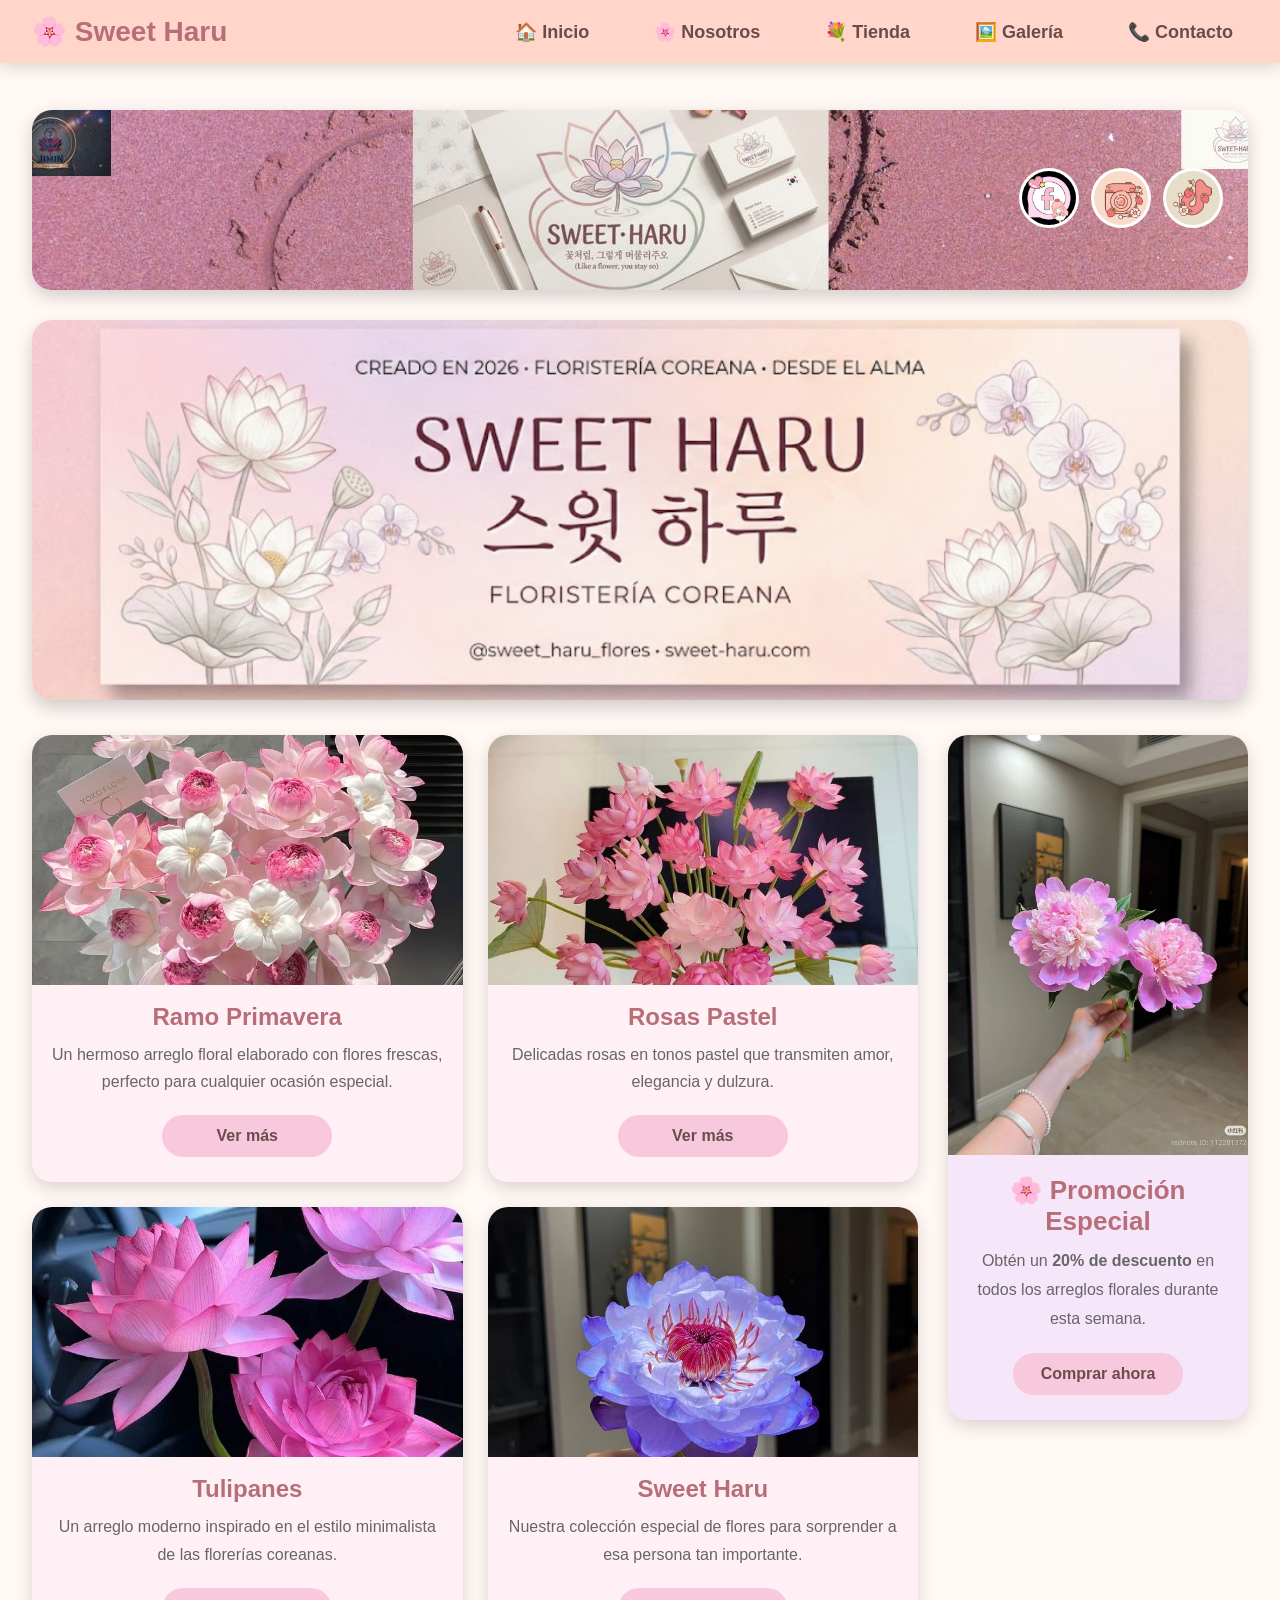
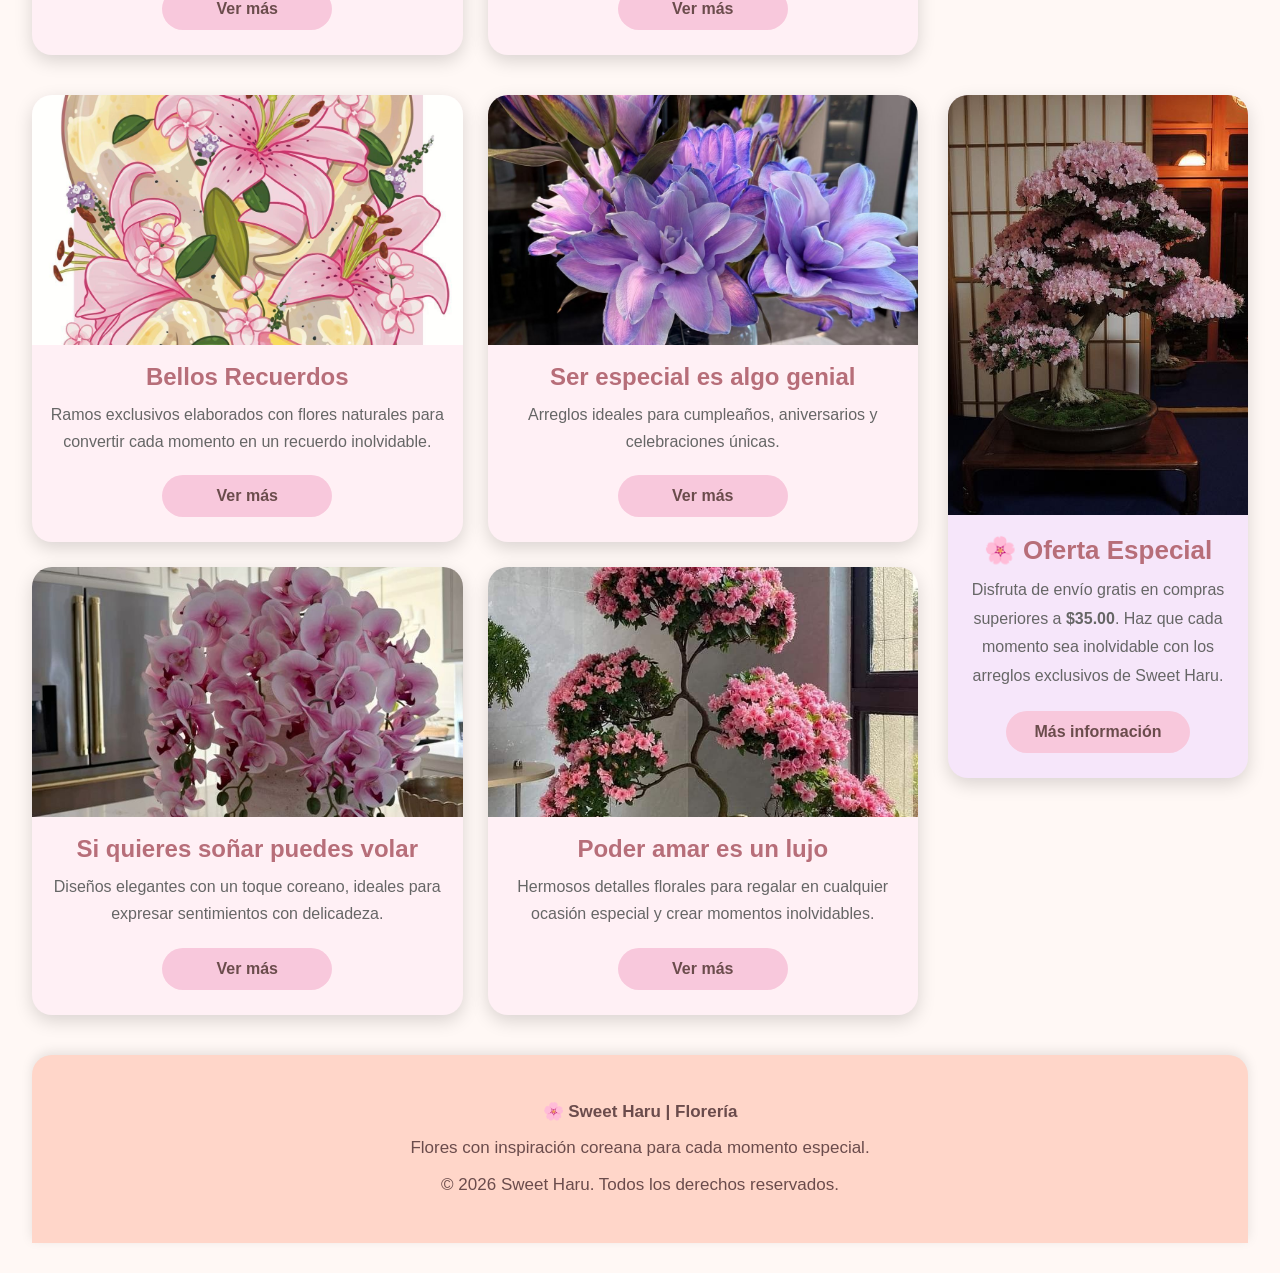
==== index.html @ 3a1bc233 "Primer commit" ====
<!DOCTYPE html>
<html lang="es">

<head>

    <meta charset="UTF-8">

    <meta name="viewport" content="width=device-width, initial-scale=1.0">

    <title>Sweet Haru | Florería</title>

    <!-- CSS -->

    <link rel="stylesheet" href="css/style.css">

</head>

<body>

<div class="container">

<!--==================================================
                HEADER
===================================================-->

<header>

    <nav class="navbar">

        <!-- Logo -->

        <a href="index.html" class="logo">

            🌸 Sweet Haru

        </a>

        <!-- Botón Hamburguesa -->

        <button class="menu-toggle" id="menu-toggle">

            ☰

        </button>

        <!-- Menú -->

        <ul class="menu" id="menu">

            <li><a href="index.html">🏠 Inicio</a></li>

            <li><a href="Nosotros.html">🌸 Nosotros</a></li>

            <li><a href="Tienda.html">💐 Tienda</a></li>

            <li><a href="Galeria.html">🖼️ Galería</a></li>

            <li><a href="Contacto.html">📞 Contacto</a></li>

        </ul>

    </nav>

</header>

<!--==================================================
            BANNER SUPERIOR
===================================================-->

<section class="banner-superior">

    <a href="https://www.instagram.com" target="_blank">

        <img src="img/Diseño sin título (2).jpg"
             alt="Sweet Haru"
             class="banner-img">

    </a>

    <!-- Redes Sociales -->

    <div class="redes">

        <a href="https://www.facebook.com/" target="_blank">

            <img src="img/facebook.jpg"
                 alt="Facebook"
                 class="ig">

        </a>

        <a href="https://www.instagram.com/" target="_blank">

            <img src="img/intagram.jpg"
                 alt="Instagram"
                 class="ig">

        </a>

        <a href="https://www.tiktok.com/" target="_blank">

            <img src="img/tiktok.jpg"
                 alt="TikTok"
                 class="ig">

        </a>

    </div>

</section>

<!--==================================================
                CONTENIDO PRINCIPAL
===================================================-->

<main>

<!--==================================================
                HERO
===================================================-->

<section class="hero">

    <img src="img/principalbann.png"
         alt="Banner Principal">

</section>

<!--==================================================
        PRIMERA SECCIÓN
===================================================-->

<section class="contenido">

    <section class="articulos">

        <!-- Artículo 1 -->

        <article>

            <img src="img/inicio1.jpg"
                 alt="Flor de loto primaveral">

            <h2>Ramo Primavera</h2>

            <p>

                Un hermoso arreglo floral elaborado con flores frescas,
                perfecto para cualquier ocasión especial.

            </p>

            <a href="#">Ver más</a>

        </article>

        <!-- Artículo 2 -->

        <article>

            <img src="img/inicio2.jpg"
                 alt="Rosas">

            <h2>Rosas Pastel</h2>

            <p>

                Delicadas rosas en tonos pastel que transmiten amor,
                elegancia y dulzura.

            </p>

            <a href="#">Ver más</a>

        </article>
                <!-- Artículo 3 -->

        <article>

            <img src="img/inicio3.jpg"
                 alt="Tulipanes">

            <h2>Tulipanes</h2>

            <p>

                Un arreglo moderno inspirado en el estilo minimalista
                de las florerías coreanas.

            </p>

            <a href="#">Ver más</a>

        </article>

        <!-- Artículo 4 -->

        <article>

            <img src="img/inicio4.jpg"
                 alt="Sweet Haru">

            <h2>Sweet Haru</h2>

            <p>

                Nuestra colección especial de flores para sorprender
                a esa persona tan importante.

            </p>

            <a href="#">Ver más</a>

        </article>

    </section>

    <!--==================================================
                        ASIDE
    ===================================================-->

    <aside>

        <img src="img/inicio5.jpg"
             alt="Promoción Especial">

        <h2>🌸 Promoción Especial</h2>

        <p>

            Obtén un <strong>20% de descuento</strong> en todos los
            arreglos florales durante esta semana.

        </p>

        <a href="#">Comprar ahora</a>

    </aside>

</section>

<!--==================================================
                SEGUNDA SECCIÓN
===================================================-->

<section class="contenido2">

    <section class="articulos2">

        <!-- Artículo 5 -->

        <article>

            <img src="img/yo.jpg"
                 alt="Bellos recuerdos">

            <h2>Bellos Recuerdos</h2>

            <p>

                Ramos exclusivos elaborados con flores naturales para
                convertir cada momento en un recuerdo inolvidable.

            </p>

            <a href="#">Ver más</a>

        </article>

        <!-- Artículo 6 -->

        <article>

            <img src="img/inicio6.jpg"
                 alt="Ser especial es algo genial">

            <h2>Ser especial es algo genial</h2>

            <p>

                Arreglos ideales para cumpleaños, aniversarios y
                celebraciones únicas.

            </p>

            <a href="#">Ver más</a>

        </article>
                <!-- Artículo 7 -->

        <article>

            <img src="img/inicio7.jpg"
                 alt="Si quieres soñar puedes volar">

            <h2>Si quieres soñar puedes volar</h2>

            <p>

                Diseños elegantes con un toque coreano, ideales para
                expresar sentimientos con delicadeza.

            </p>

            <a href="#">Ver más</a>

        </article>

        <!-- Artículo 8 -->

        <article>

            <img src="img/inicio8.jpg"
                 alt="Poder amar es un lujo">

            <h2>Poder amar es un lujo</h2>

            <p>

                Hermosos detalles florales para regalar en cualquier
                ocasión especial y crear momentos inolvidables.

            </p>

            <a href="#">Ver más</a>

        </article>

    </section>

    <!--==================================================
                ASIDE DE LA SEGUNDA SECCIÓN
    ===================================================-->

    <aside class="aside2">

        <img src="img/inicio9.jpg"
             alt="Oferta Especial">

        <h2>🌸 Oferta Especial</h2>

        <p>

            Disfruta de envío gratis en compras superiores a
            <strong>$35.00</strong>.

            Haz que cada momento sea inolvidable con los
            arreglos exclusivos de Sweet Haru.

        </p>

        <a href="#">Más información</a>

    </aside>

</section>

</main>
<!--==================================================
                    FOOTER
===================================================-->

<footer>

    <p>🌸 <strong>Sweet Haru | Florería</strong></p>

    <p>
        Flores con inspiración coreana para cada momento especial.
    </p>

    <p>
        © 2026 Sweet Haru. Todos los derechos reservados.
    </p>

</footer>

</div>

<!--==================================================
        SCRIPT MENÚ HAMBURGUESA
===================================================-->

<script>

const menuToggle = document.getElementById("menu-toggle");
const menu = document.getElementById("menu");

menuToggle.addEventListener("click", () => {

    menu.classList.toggle("activo");

    if(menu.classList.contains("activo")){

        menuToggle.innerHTML = "✕";

    }else{

        menuToggle.innerHTML = "☰";

    }

});

// Cierra el menú al seleccionar una opción (solo en móviles)

const enlaces = document.querySelectorAll(".menu a");

enlaces.forEach(enlace =>{

    enlace.addEventListener("click",()=>{

        menu.classList.remove("activo");
        menuToggle.innerHTML="☰";

    });

});

</script>

</body>

</html>
---- css/style.css ----
/*==================================================
                    RESET GENERAL
==================================================*/

*{
    margin:0;
    padding:0;
    box-sizing:border-box;
    font-family:Arial, Helvetica, sans-serif;
}

html{
    scroll-behavior:smooth;
}

body{

    background:#FFF8F5;
    overflow-x:hidden;

}

/*==================================================
            CONTENEDOR PRINCIPAL
==================================================*/

.container{

    width:95%;
    max-width:1250px;
    margin:110px auto 30px;

}

/*==================================================
                    HEADER
==================================================*/

header{

    position:fixed;

    top:0;

    left:0;

    width:100%;

    z-index:9999;

    background:#FFD6C9;

    box-shadow:0 4px 15px rgba(0,0,0,.15);

}

/*==================================================
                    NAVBAR
==================================================*/

.navbar{

    width:95%;

    max-width:1250px;

    margin:auto;

    display:flex;

    justify-content:space-between;

    align-items:center;

    padding:15px 0;

}

/*==================================================
                    LOGO
==================================================*/

.logo{

    text-decoration:none;

    font-size:28px;

    font-weight:bold;

    color:#B76E79;

    transition:.3s;

}

.logo:hover{

    color:#8A4F7D;

}

/*==================================================
                BOTÓN HAMBURGUESA
==================================================*/

.menu-toggle{

    display:none;

    background:none;

    border:none;

    font-size:35px;

    cursor:pointer;

    color:#B76E79;

    transition:.3s;

}

.menu-toggle:hover{

    transform:scale(1.1);

}

/*==================================================
                    MENÚ
==================================================*/

.menu{

    list-style:none;

    display:flex;

    align-items:center;

    gap:35px;

}

.menu li{

    list-style:none;

}

.menu li a{

    text-decoration:none;

    color:#6B4C4C;

    font-size:18px;

    font-weight:bold;

    padding:10px 15px;

    border-radius:12px;

    transition:.35s;

}

.menu li a:hover{

    background:#F8C8DC;

    color:white;

}

/*==================================================
                BANNER SUPERIOR
==================================================*/

.banner-superior{

    width:100%;

    height:180px;

    overflow:hidden;

    border-radius:20px;

    position:relative;

    margin-bottom:30px;

    box-shadow:0 6px 18px rgba(0,0,0,.18);

}

.banner-img{

    width:100%;

    height:100%;

    object-fit:cover;

    transition:.6s;

}

.banner-superior:hover .banner-img{

    transform:scale(1.05);

}

/*==================================================
                REDES SOCIALES
==================================================*/

.redes{

    position:absolute;

    top:50%;

    right:25px;

    transform:translateY(-50%);

    display:flex;

    gap:12px;

}

.ig{

    width:60px;

    height:60px;

    border-radius:50%;

    object-fit:cover;

    background:white;

    padding:3px;

    transition:.4s;

}

.ig:hover{

    transform:scale(1.12);

}

/*==================================================
                HERO PRINCIPAL
==================================================*/

.hero{

    width:100%;

    height:380px;

    overflow:hidden;

    border-radius:20px;

    margin-bottom:35px;

    box-shadow:0 8px 18px rgba(0,0,0,.18);

}

.hero img{

    width:100%;

    height:100%;

    object-fit:cover;

    transition:.6s;

}

.hero:hover img{

    transform:scale(1.04);

}
/*==================================================
            CONTENIDO PRINCIPAL
==================================================*/

.contenido,
.contenido2{

    display:flex;

    justify-content:space-between;

    align-items:flex-start;

    gap:30px;

    margin-bottom:40px;

}

/*==================================================
        CONTENEDOR DE ARTÍCULOS
==================================================*/

.articulos,
.articulos2{

    flex:1;

    display:grid;

    grid-template-columns:repeat(2,1fr);

    gap:25px;

}

/*==================================================
                TARJETAS
==================================================*/

.articulos article,
.articulos2 article{

    background:#FFF0F5;

    border-radius:20px;

    overflow:hidden;

    box-shadow:0 6px 18px rgba(0,0,0,.15);

    transition:.4s;

    display:flex;

    flex-direction:column;

}

.articulos article:hover,
.articulos2 article:hover{

    transform:translateY(-8px);

    box-shadow:0 12px 25px rgba(0,0,0,.20);

}

/*==================================================
            IMÁGENES DE TARJETAS
==================================================*/

.articulos article img,
.articulos2 article img{

    width:100%;

    height:250px;

    object-fit:cover;

    transition:.5s;

}

.articulos article:hover img,
.articulos2 article:hover img{

    transform:scale(1.05);

}

/*==================================================
                TÍTULOS
==================================================*/

.articulos article h2,
.articulos2 article h2{

    color:#B76E79;

    text-align:center;

    margin:18px 15px 10px;

    font-size:24px;

}

/*==================================================
                PÁRRAFOS
==================================================*/

.articulos article p,
.articulos2 article p{

    padding:0 18px;

    color:#666;

    text-align:center;

    line-height:1.7;

    flex-grow:1;

    font-size:16px;

}

/*==================================================
                BOTONES
==================================================*/

.articulos article a,
.articulos2 article a{

    width:170px;

    margin:20px auto 25px;

    text-align:center;

    text-decoration:none;

    background:#F8C8DC;

    color:#6B4C4C;

    padding:12px;

    border-radius:30px;

    font-weight:bold;

    transition:.35s;

}

.articulos article a:hover,
.articulos2 article a:hover{

    background:#B76E79;

    color:#fff;

    transform:scale(1.05);

}
/*==================================================
                    ASIDE
==================================================*/

aside,
.aside2{

    width:300px;

    background:#F6E6FA;

    border-radius:20px;

    overflow:hidden;

    box-shadow:0 6px 18px rgba(0,0,0,.15);

    display:flex;

    flex-direction:column;

    align-items:center;

    transition:.4s;

}

aside:hover,
.aside2:hover{

    transform:translateY(-8px);

    box-shadow:0 12px 25px rgba(0,0,0,.20);

}

/*==================================================
                IMAGEN DEL ASIDE
==================================================*/

aside img,
.aside2 img{

    width:100%;

    height:420px;

    object-fit:cover;

    transition:.5s;

}

aside:hover img,
.aside2:hover img{

    transform:scale(1.05);

}

/*==================================================
                TÍTULOS
==================================================*/

aside h2,
.aside2 h2{

    color:#B76E79;

    text-align:center;

    margin:20px 15px 10px;

    font-size:26px;

}

/*==================================================
                PÁRRAFOS
==================================================*/

aside p,
.aside2 p{

    padding:0 20px;

    text-align:center;

    line-height:1.8;

    color:#666;

    font-size:16px;

    margin-bottom:20px;

}

/*==================================================
                BOTONES
==================================================*/

aside a,
.aside2 a{

    text-decoration:none;

    background:#F8C8DC;

    color:#6B4C4C;

    padding:12px 28px;

    border-radius:30px;

    font-weight:bold;

    margin-bottom:25px;

    transition:.35s;

}

aside a:hover,
.aside2 a:hover{

    background:#B76E79;

    color:#fff;

    transform:scale(1.05);

}

/*==================================================
                    FOOTER
==================================================*/

footer{

    width:100%;

    background:#FFD6C9;

    color:#6B4C4C;

    text-align:center;

    padding:35px 20px;

    border-radius:20px 20px 0 0;

    margin-top:40px;

    box-shadow:0 -3px 12px rgba(0,0,0,.10);

}

footer p{

    margin:8px 0;

    font-size:17px;

    line-height:1.7;

}

/*==================================================
                ANIMACIONES
==================================================*/

@keyframes aparecer{

    from{

        opacity:0;

        transform:translateY(30px);

    }

    to{

        opacity:1;

        transform:translateY(0);

    }

}

.articulos article,
.articulos2 article,
aside,
.aside2,
.hero,
.banner-superior{

    animation:aparecer .8s ease;

}

/*==================================================
            SCROLL PERSONALIZADO
==================================================*/

::-webkit-scrollbar{

    width:10px;

}

::-webkit-scrollbar-track{

    background:#FFEFF5;

}

::-webkit-scrollbar-thumb{

    background:#E7AFC7;

    border-radius:20px;

}

::-webkit-scrollbar-thumb:hover{

    background:#D78BAF;

}
/*==================================================
        RESPONSIVE - TABLETS
        (768px a 1023px)
==================================================*/

@media screen and (max-width:1023px){

    .container{

        width:95%;

        margin-top:100px;

    }

    .contenido,
    .contenido2{

        flex-direction:column;

    }

    .articulos,
    .articulos2{

        width:100%;

        grid-template-columns:repeat(2,1fr);

    }

    aside,
    .aside2{

        width:100%;

    }

    aside img,
    .aside2 img{

        height:350px;

    }

}

/*==================================================
        RESPONSIVE - CELULARES
        (767px o menos)
==================================================*/

@media screen and (max-width:767px){

/*==============================
        NAVBAR
===============================*/

.navbar{

    flex-wrap:wrap;

    padding:15px;

}

.logo{

    font-size:24px;

}

/*==============================
    BOTÓN HAMBURGUESA
===============================*/

.menu-toggle{

    display:block;

}

/*==============================
        MENÚ
===============================*/

.menu{

    width:100%;

    display:none;

    flex-direction:column;

    gap:0;

    margin-top:15px;

    background:#FFD6C9;

    border-radius:15px;

    overflow:hidden;

}

.menu.activo{

    display:flex;

}

.menu li{

    width:100%;

}

.menu li a{

    display:block;

    text-align:center;

    padding:15px;

    border-radius:0;

    border-bottom:1px solid rgba(255,255,255,.4);

}

/*==============================
        BANNER
===============================*/

.banner-superior{

    height:120px;

}

.redes{

    position:static;

    transform:none;

    justify-content:center;

    margin-top:10px;

    margin-bottom:10px;

}

.ig{

    width:45px;

    height:45px;

}

/*==============================
        HERO
===============================*/

.hero{

    height:220px;

}

/*==============================
        TARJETAS
===============================*/

.articulos,
.articulos2{

    grid-template-columns:1fr;

}

.articulos article img,
.articulos2 article img{

    height:220px;

}

aside img,
.aside2 img{

    height:250px;

}

/*==============================
        FOOTER
===============================*/

footer{

    padding:25px 15px;

}

footer p{

    font-size:15px;

}

}

/*==================================================
        PANTALLAS GRANDES
==================================================*/

@media screen and (min-width:1440px){

.container{

    max-width:1400px;

}

.navbar{

    max-width:1400px;

}

.logo{

    font-size:32px;

}

.menu li a{

    font-size:20px;

}

.hero{

    height:450px;

}

.banner-superior{

    height:220px;

}

.articulos article img,
.articulos2 article img{

    height:280px;

}

aside img,
.aside2 img{

    height:480px;

}

}
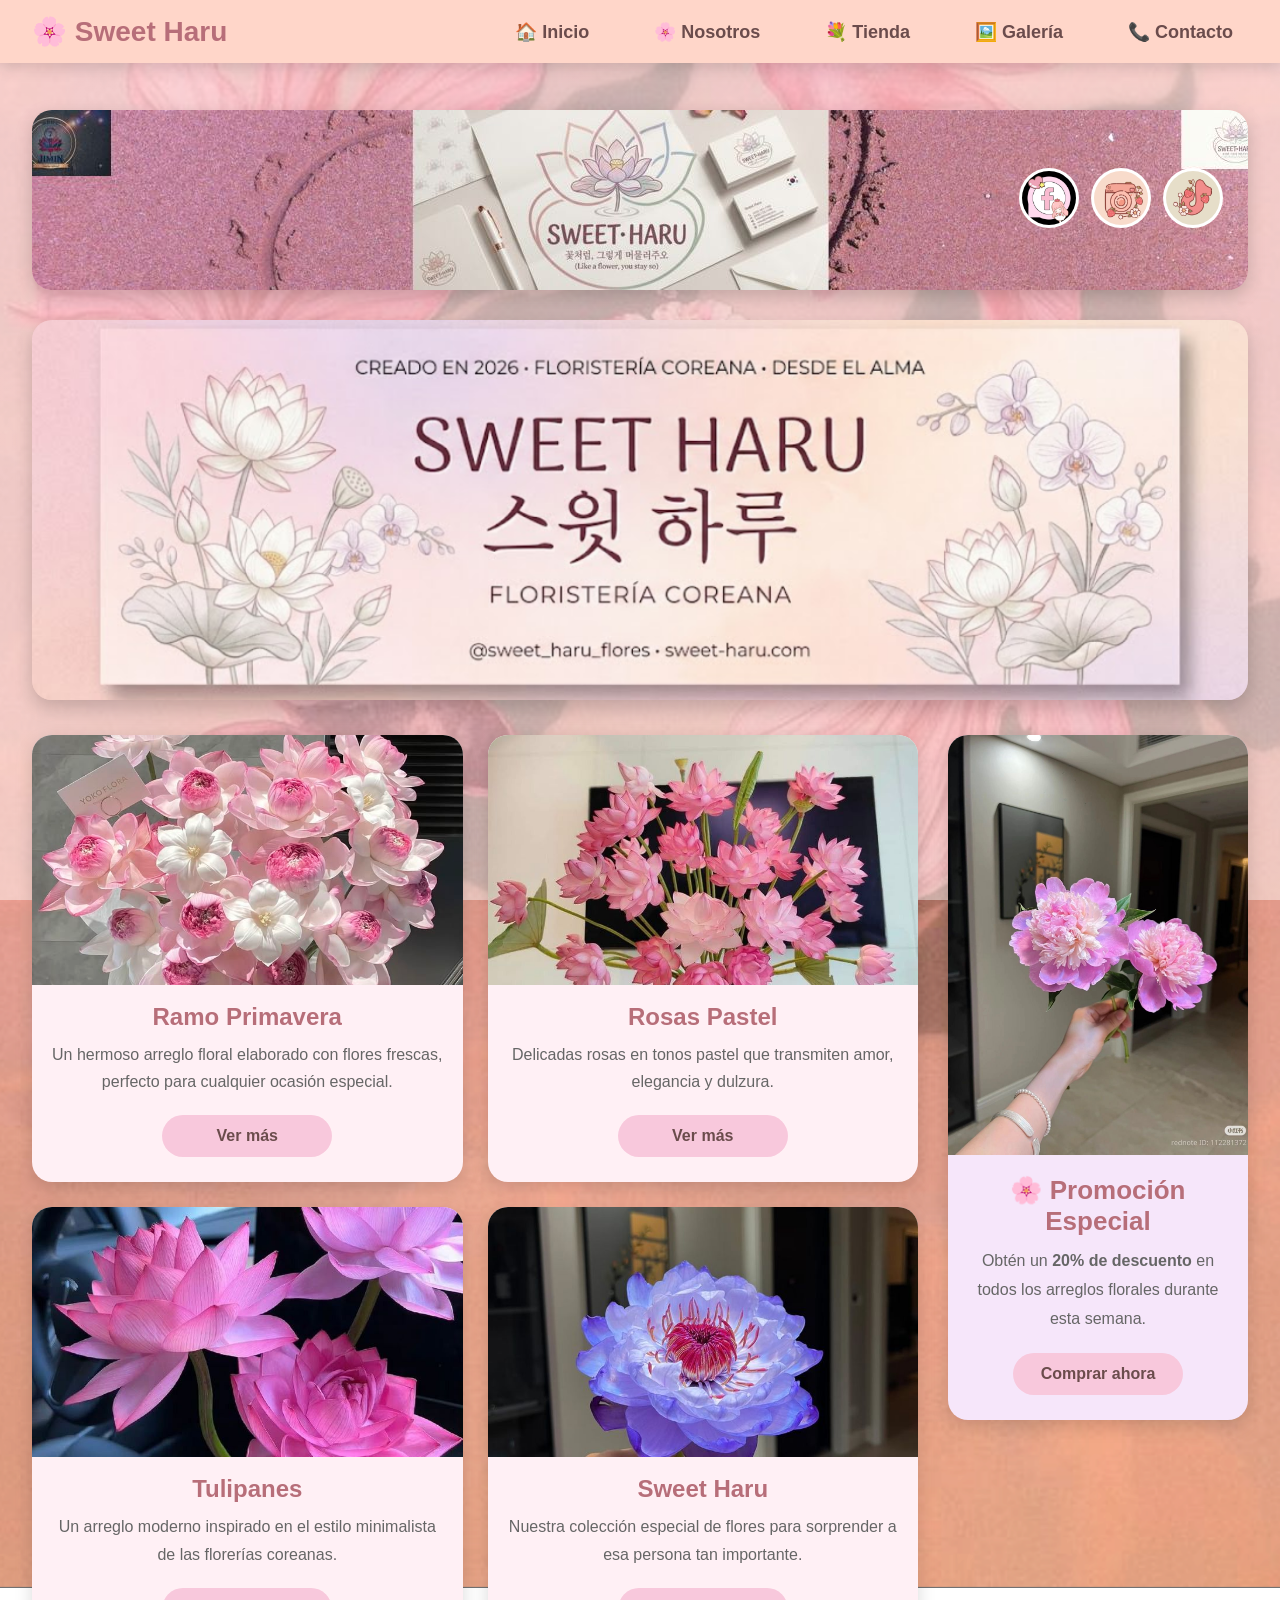
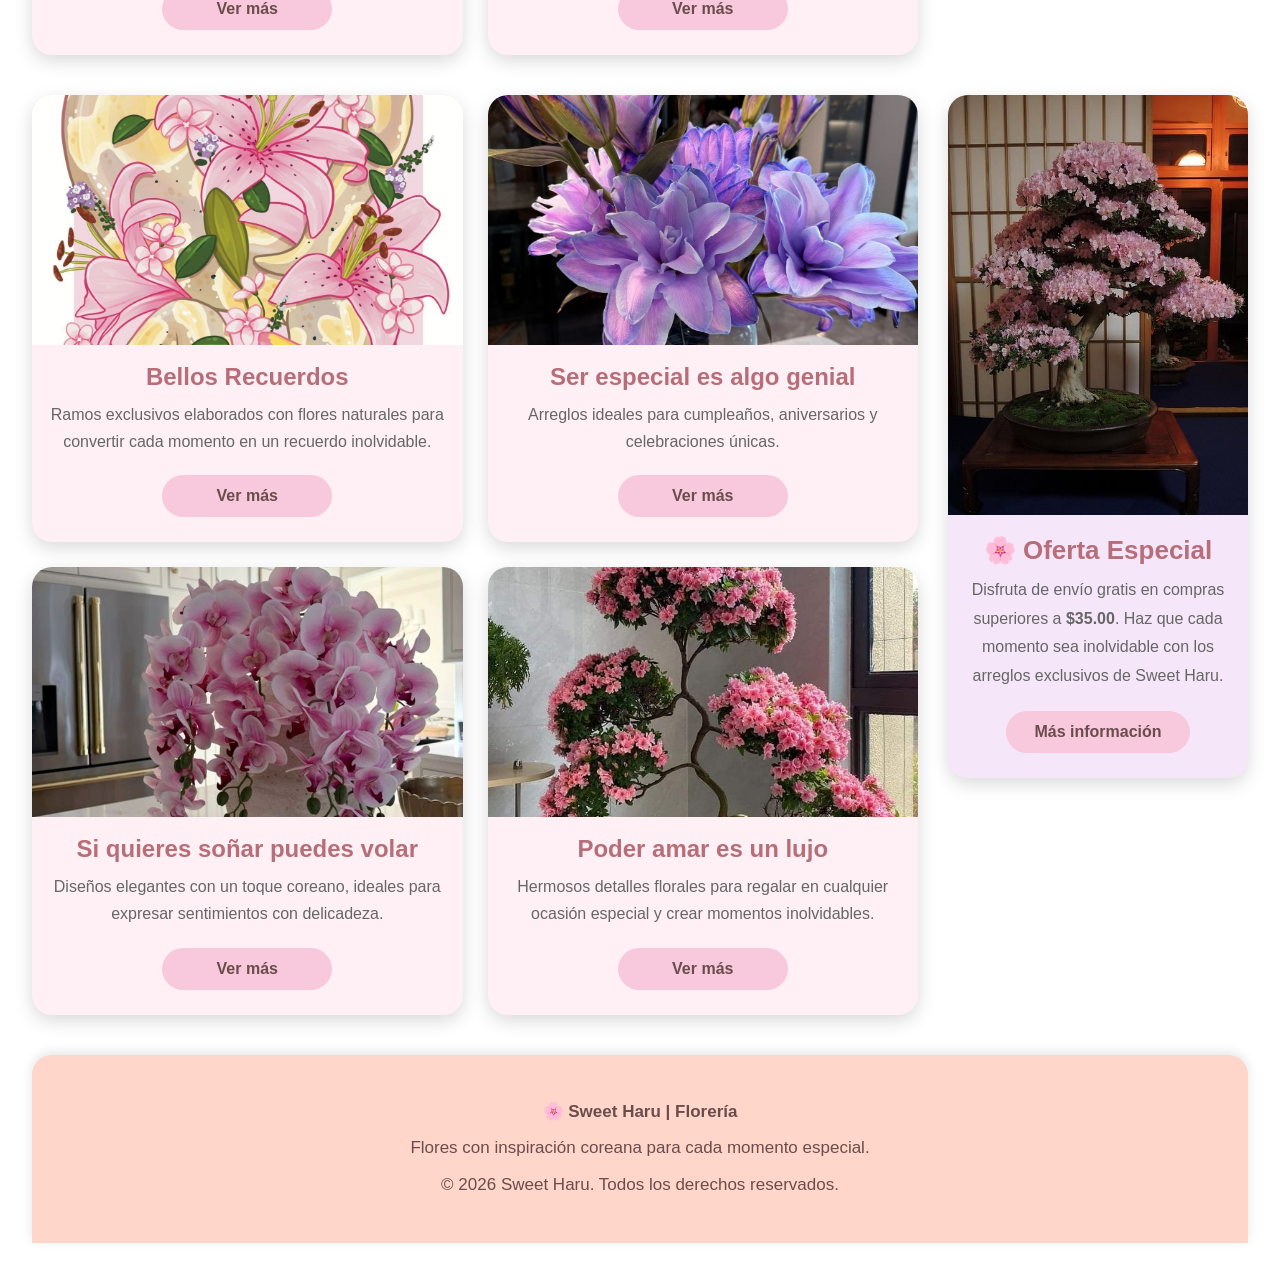
==== commit cfcc2011: "Actualización del proyecto" ====
--- a/index.html
+++ b/index.html
@@ -417,7 +417,21 @@
 });
 
 </script>
-
+<!--Start of Tawk.to Script-->
+<script type="text/javascript">
+var Tawk_API=Tawk_API||{}, Tawk_LoadStart=new Date();
+(function(){
+var s1=document.createElement("script"),s0=document.getElementsByTagName("script")[0];
+s1.async=true;
+s1.src='https://embed.tawk.to/6a597b7703ec7a1d4cd027b3/1jtmokigi';
+s1.charset='UTF-8';
+s1.setAttribute('crossorigin','*');
+s0.parentNode.insertBefore(s1,s0);
+})();
+</script>
+<!--End of Tawk.to Script-->
+</script>
+<script src="js/petalos.js"></script>
 </body>
-
+</script>
 </html>
--- a/css/style.css
+++ b/css/style.css
@@ -14,10 +14,15 @@
 }
 
 body{
-
-    background:#FFF8F5;
+    background-image:
+    linear-gradient(rgba(255,255,255,.45),rgba(255,255,255,.45)),
+    url("../img/inicio13.png");
+    background-size:cover;
+    background-position:center;
+    background-repeat:no-repeat;
+    background-attachment:fixed;
     overflow-x:hidden;
-
+    color:#555;
 }
 
 /*==================================================
@@ -37,19 +42,12 @@
 ==================================================*/
 
 header{
-
     position:fixed;
-
     top:0;
-
     left:0;
-
     width:100%;
-
     z-index:9999;
-
     background:#FFD6C9;
-
     box-shadow:0 4px 15px rgba(0,0,0,.15);
 
 }
